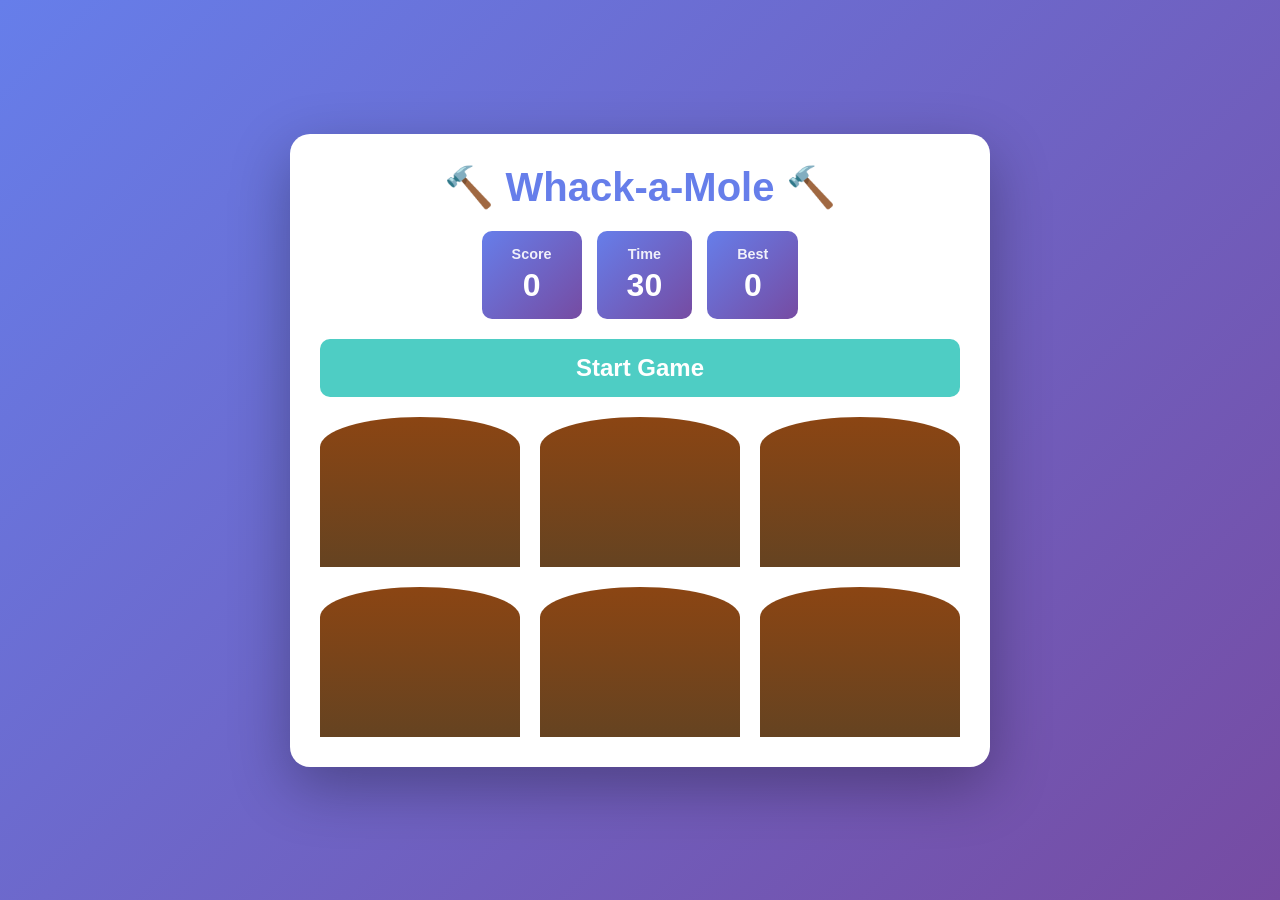
==== game/4.Whack-a-mole/index.html @ b8fd10ef "add game folder" ====
<!DOCTYPE html>
<html lang="en">
<head>
    <meta charset="UTF-8">
    <meta name="viewport" content="width=device-width, initial-scale=1.0">
    <title>Whack-a-Mole Game</title>
    <link rel="stylesheet" href="index.css">
</head>
<body>
    <div class="container">
        <h1>🔨 Whack-a-Mole 🔨</h1>
        
        <div class="scoreboard">
            <div class="score-box">
                <h3>Score</h3>
                <div id="score">0</div>
            </div>
            <div class="score-box">
                <h3>Time</h3>
                <div id="timeLeft">30</div>
            </div>
            <div class="score-box">
                <h3>Best</h3>
                <div id="maxScore">0</div>
            </div>
        </div>
        
        <button id="startBtn" class="start-btn">Start Game</button>
        
        <div class="game-board">
            <div class="hole" id="hole1">
                <div class="mole"></div>
            </div>
            <div class="hole" id="hole2">
                <div class="mole"></div>
            </div>
            <div class="hole" id="hole3">
                <div class="mole"></div>
            </div>
            <div class="hole" id="hole4">
                <div class="mole"></div>
            </div>
            <div class="hole" id="hole5">
                <div class="mole"></div>
            </div>
            <div class="hole" id="hole6">
                <div class="mole"></div>
            </div>
        </div>
    </div>

    <video id="bg-video" autoplay muted loop class="hidden">
        <source src="./winning.mp4">
    </video>
    
    <script src="index.js"></script>
</body>
</html>
---- game/4.Whack-a-mole/index.css ----
* {
    margin: 0;
    padding: 0;
    box-sizing: border-box;
}

body {
    font-family: 'Arial', sans-serif;
    background: linear-gradient(135deg, #667eea 0%, #764ba2 100%);
    min-height: 100vh;
    display: flex;
    justify-content: center;
    align-items: center;
    padding: 20px;
}

.container {
    background: white;
    border-radius: 20px;
    padding: 30px;
    box-shadow: 0 20px 60px rgba(0, 0, 0, 0.3);
    max-width: 700px;
    width: 100%;
}

h1 {
    text-align: center;
    color: #667eea;
    font-size: 2.5em;
    margin-bottom: 20px;
}

.scoreboard {
    display: flex;
    gap: 15px;
    justify-content: center;
    margin-bottom: 20px;
}

.score-box {
    background: linear-gradient(135deg, #667eea 0%, #764ba2 100%);
    color: white;
    padding: 15px 30px;
    border-radius: 10px;
    text-align: center;
}

.score-box h3 {
    font-size: 0.9em;
    margin-bottom: 5px;
    opacity: 0.9;
}

.score-box div {
    font-size: 2em;
    font-weight: bold;
}

.start-btn {
    display: block;
    width: 100%;
    padding: 15px;
    font-size: 1.5em;
    font-weight: bold;
    background: #4ECDC4;
    color: white;
    border: none;
    border-radius: 10px;
    cursor: pointer;
    margin-bottom: 20px;
    transition: all 0.3s;
}

.start-btn:hover {
    background: #45b8b0;
    transform: translateY(-2px);
}

.start-btn:disabled {
    background: #ccc;
    cursor: not-allowed;
}

.game-board {
    display: grid;
    grid-template-columns: repeat(3, 1fr);
    gap: 20px;
}

.hole {
    width: 100%;
    height: 150px;
    background: linear-gradient(to bottom, #8B4513 0%, #654321 100%);
    border-radius: 50% 50% 0 0 / 20% 20% 0 0;
    position: relative;
    overflow: hidden;
    cursor: pointer;
}

.mole {
    width: 80%;
    height: 80%;
    background: #8B4513;
    border-radius: 50%;
    position: absolute;
    bottom: -100%;
    left: 50%;
    transform: translateX(-50%);
    transition: bottom 0.2s;
}

.mole::before {
    content: '🐹';
    font-size: 3em;
    position: absolute;
    top: 50%;
    left: 50%;
    transform: translate(-50%, -50%);
}

.mole.up {
    bottom: 20%;
}

.mole.bonked {
    bottom: -100%;
}

@media (max-width: 600px) {
    .game-board {
        grid-template-columns: repeat(2, 1fr);
    }
    
    .hole {
        height: 120px;
    }
}

#bg-video {
  position: fixed;
  top: 0;
  left: 0;
  width: 100%;
  height: 100%;
  object-fit: cover;
  z-index: -1; 
  display: none;
}

#bg-video.show {
  display: block;
  animation: fadeIn 1s ease-in-out;
}

@keyframes fadeIn {
  from { opacity: 0; }
  to { opacity: 1; }
}
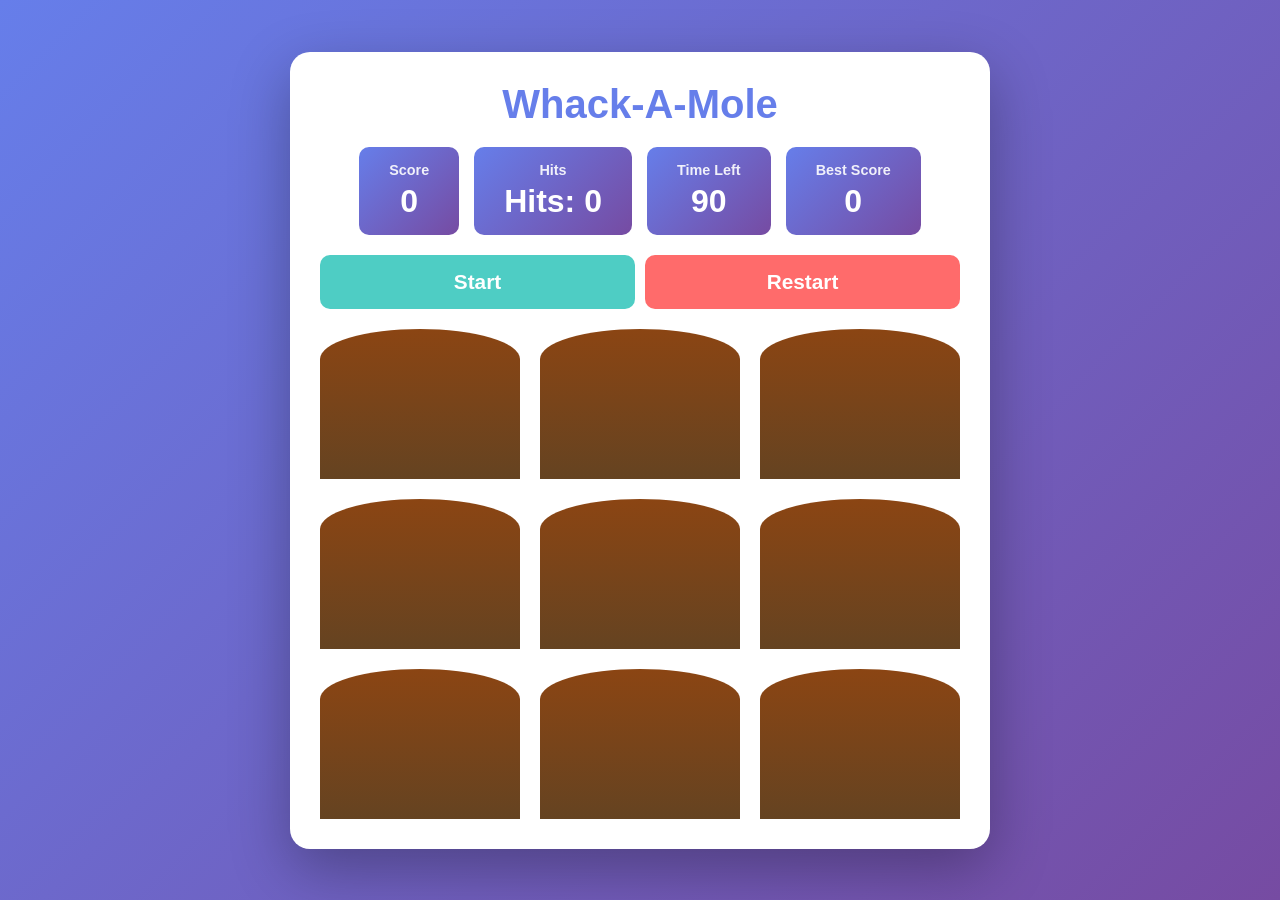
==== commit ae562ed2: "add 7 th game basic" ====
--- a/game/4.Whack-a-mole/index.html
+++ b/game/4.Whack-a-mole/index.html
@@ -1,58 +1,58 @@
 <!DOCTYPE html>
-<html lang="en">
+<html>
 <head>
-    <meta charset="UTF-8">
-    <meta name="viewport" content="width=device-width, initial-scale=1.0">
-    <title>Whack-a-Mole Game</title>
+    <title>Whack-A-Mole Game</title>
     <link rel="stylesheet" href="index.css">
 </head>
 <body>
-    <div class="container">
-        <h1>🔨 Whack-a-Mole 🔨</h1>
-        
-        <div class="scoreboard">
-            <div class="score-box">
-                <h3>Score</h3>
-                <div id="score">0</div>
-            </div>
-            <div class="score-box">
-                <h3>Time</h3>
-                <div id="timeLeft">30</div>
-            </div>
-            <div class="score-box">
-                <h3>Best</h3>
-                <div id="maxScore">0</div>
-            </div>
+
+<div class="container">
+    <h1>Whack-A-Mole</h1>
+
+    <div class="scoreboard">
+        <div class="score-box">
+            <h3>Score</h3>
+            <div id="score">0</div>
         </div>
-        
-        <button id="startBtn" class="start-btn">Start Game</button>
-        
-        <div class="game-board">
-            <div class="hole" id="hole1">
-                <div class="mole"></div>
-            </div>
-            <div class="hole" id="hole2">
-                <div class="mole"></div>
-            </div>
-            <div class="hole" id="hole3">
-                <div class="mole"></div>
-            </div>
-            <div class="hole" id="hole4">
-                <div class="mole"></div>
-            </div>
-            <div class="hole" id="hole5">
-                <div class="mole"></div>
-            </div>
-            <div class="hole" id="hole6">
-                <div class="mole"></div>
-            </div>
+
+        <div class="score-box">
+            <h3>Hits</h3>
+            <div id="hits">0</div>
+        </div>
+
+        <div class="score-box">
+            <h3>Time Left</h3>
+            <div id="timeLeft">90</div>
+        </div>
+
+        <div class="score-box">
+            <h3>Best Score</h3>
+            <div id="maxScore">0</div>
         </div>
     </div>
 
-    <video id="bg-video" autoplay muted loop class="hidden">
-        <source src="./winning.mp4">
-    </video>
-    
-    <script src="index.js"></script>
+    <div id="message"></div>
+
+    <div class="button-row">
+        <button id="startBtn" class="start-btn">Start</button>
+        <button id="restartBtn" class="restart-btn">Restart</button>
+    </div>
+
+    <div class="game-board">
+        <div class="hole"><div class="mole"></div></div>
+        <div class="hole"><div class="mole"></div></div>
+        <div class="hole"><div class="mole"></div></div>
+        <div class="hole"><div class="mole"></div></div>
+        <div class="hole"><div class="mole"></div></div>
+        <div class="hole"><div class="mole"></div></div>
+        <div class="hole"><div class="mole"></div></div>
+        <div class="hole"><div class="mole"></div></div>
+        <div class="hole"><div class="mole"></div></div>
+    </div>
+</div>
+
+<video id="bg-video" autoplay loop muted src="./winning.mp4"></video>
+
+<script src="index.js"></script>
 </body>
-</html>+</html>
--- a/game/4.Whack-a-mole/index.css
+++ b/game/4.Whack-a-mole/index.css
@@ -56,19 +56,29 @@
     font-weight: bold;
 }
 
-.start-btn {
-    display: block;
-    width: 100%;
+/* 🎯 BUTTONS */
+.button-row {
+    display: flex;
+    gap: 10px;
+    margin-bottom: 20px;
+}
+
+.start-btn,
+.restart-btn {
+    flex: 1;
     padding: 15px;
-    font-size: 1.5em;
+    font-size: 1.3em;
     font-weight: bold;
-    background: #4ECDC4;
-    color: white;
     border: none;
     border-radius: 10px;
     cursor: pointer;
-    margin-bottom: 20px;
     transition: all 0.3s;
+}
+
+/* Start Button */
+.start-btn {
+    background: #4ECDC4;
+    color: white;
 }
 
 .start-btn:hover {
@@ -81,6 +91,18 @@
     cursor: not-allowed;
 }
 
+/* Restart Button */
+.restart-btn {
+    background: #ff6b6b;
+    color: white;
+}
+
+.restart-btn:hover {
+    background: #e85a5a;
+    transform: translateY(-2px);
+}
+
+/* 🎮 GAME BOARD */
 .game-board {
     display: grid;
     grid-template-columns: repeat(3, 1fr);
@@ -126,16 +148,22 @@
     bottom: -100%;
 }
 
-@media (max-width: 600px) {
-    .game-board {
-        grid-template-columns: repeat(2, 1fr);
-    }
-    
-    .hole {
-        height: 120px;
-    }
+/* Message */
+#message {
+    transition: opacity 0.2s ease;
+    font-size: 32px;
+    font-weight: bold;
+    color: red;
+    text-align: center;
+    opacity: 0;
 }
 
+/* Glow */
+#maxScore {
+    transition: text-shadow 0.2s ease;
+}
+
+/* Background Video */
 #bg-video {
   position: fixed;
   top: 0;
@@ -155,4 +183,15 @@
 @keyframes fadeIn {
   from { opacity: 0; }
   to { opacity: 1; }
-}+}
+
+/* Responsive */
+@media (max-width: 600px) {
+    .game-board {
+        grid-template-columns: repeat(2, 1fr);
+    }
+    
+    .hole {
+        height: 120px;
+    }
+}
